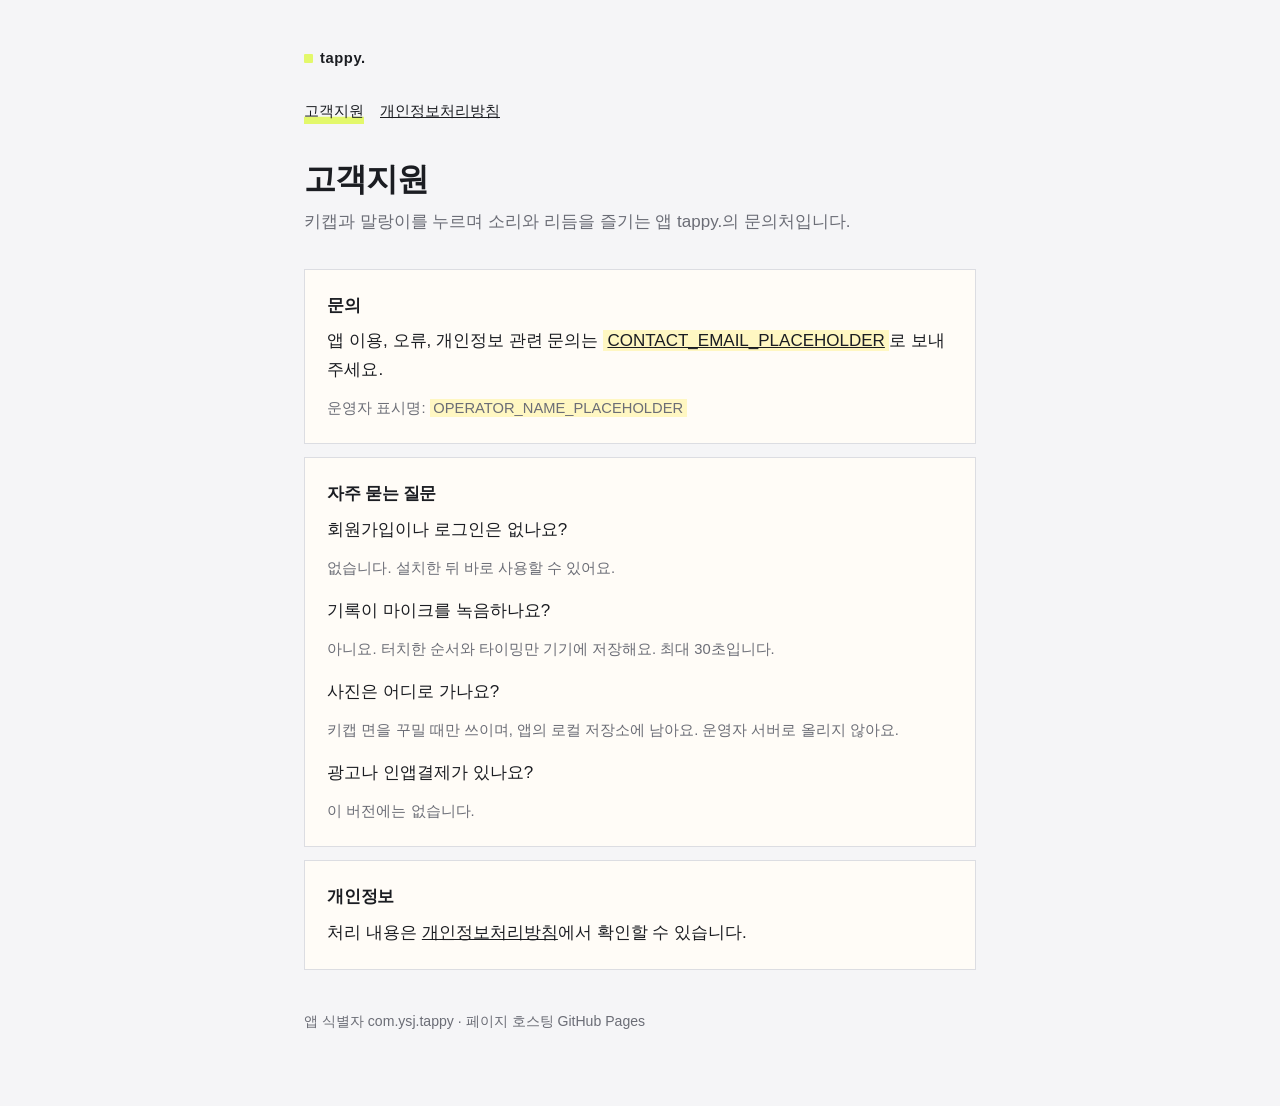
==== index.html @ 17236013 "Publish tappy support and privacy pages for store listings. Co-authored-by: Cursor <cursoragent@curs" ====
<!DOCTYPE html>
<html lang="ko">
  <head>
    <meta charset="utf-8" />
    <meta name="viewport" content="width=device-width, initial-scale=1" />
    <title>tappy. 고객지원</title>
    <meta
      name="description"
      content="tappy. 앱 고객지원과 문의 안내입니다."
    />
    <link rel="stylesheet" href="./styles.css" />
  </head>
  <body>
    <div class="wrap">
      <a class="brand" href="./">
        <i></i>
        <b>tappy.</b>
      </a>
      <nav>
        <a href="./" aria-current="page">고객지원</a>
        <a href="./privacy/">개인정보처리방침</a>
      </nav>

      <h1>고객지원</h1>
      <p class="lede">
        키캡과 말랑이를 누르며 소리와 리듬을 즐기는 앱 tappy.의 문의처입니다.
      </p>

      <section class="card">
        <h2>문의</h2>
        <p>
          앱 이용, 오류, 개인정보 관련 문의는
          <a class="todo" href="mailto:CONTACT_EMAIL_PLACEHOLDER"
            >CONTACT_EMAIL_PLACEHOLDER</a
          >로 보내 주세요.
        </p>
        <p class="note">
          운영자 표시명:
          <span class="todo">OPERATOR_NAME_PLACEHOLDER</span>
        </p>
      </section>

      <section class="card">
        <h2>자주 묻는 질문</h2>
        <p>회원가입이나 로그인은 없나요?</p>
        <p class="note">없습니다. 설치한 뒤 바로 사용할 수 있어요.</p>
        <p style="margin-top: 1rem">기록이 마이크를 녹음하나요?</p>
        <p class="note">
          아니요. 터치한 순서와 타이밍만 기기에 저장해요. 최대 30초입니다.
        </p>
        <p style="margin-top: 1rem">사진은 어디로 가나요?</p>
        <p class="note">
          키캡 면을 꾸밀 때만 쓰이며, 앱의 로컬 저장소에 남아요. 운영자 서버로
          올리지 않아요.
        </p>
        <p style="margin-top: 1rem">광고나 인앱결제가 있나요?</p>
        <p class="note">이 버전에는 없습니다.</p>
      </section>

      <section class="card">
        <h2>개인정보</h2>
        <p>
          처리 내용은
          <a href="./privacy/">개인정보처리방침</a>에서 확인할 수 있습니다.
        </p>
      </section>

      <footer>앱 식별자 com.ysj.tappy · 페이지 호스팅 GitHub Pages</footer>
    </div>
  </body>
</html>
---- styles.css ----
:root {
  --ink: #1b1d22;
  --muted: #6b6d76;
  --canvas: #f5f5f7;
  --paper: #fffcf7;
  --line: #dcdde2;
  --acid: #e3f86b;
}

* {
  box-sizing: border-box;
}

html {
  color-scheme: light;
}

body {
  margin: 0;
  min-height: 100vh;
  background: var(--canvas);
  color: var(--ink);
  font-family: "Apple SD Gothic Neo", "Noto Sans KR", "Segoe UI", sans-serif;
  font-size: 17px;
  line-height: 1.7;
}

a {
  color: inherit;
}

a:hover {
  text-decoration-thickness: 2px;
}

.wrap {
  width: min(42rem, calc(100% - 2.5rem));
  margin: 0 auto;
  padding: 2.75rem 0 4.5rem;
}

.brand {
  display: inline-flex;
  align-items: baseline;
  gap: 0.45rem;
  margin: 0 0 1.75rem;
  font-size: 0.92rem;
  letter-spacing: 0.04em;
  text-decoration: none;
}

.brand b {
  font-weight: 700;
}

.brand i {
  display: inline-block;
  width: 0.55rem;
  height: 0.55rem;
  background: var(--acid);
  border-radius: 1px;
}

nav {
  display: flex;
  gap: 1rem;
  margin: 0 0 2.25rem;
  font-size: 0.92rem;
}

nav a[aria-current="page"] {
  text-decoration: none;
  box-shadow: inset 0 -0.45rem 0 var(--acid);
}

h1 {
  margin: 0 0 0.6rem;
  font-size: 2rem;
  letter-spacing: -0.03em;
  line-height: 1.2;
}

.lede,
.meta {
  color: var(--muted);
}

.lede {
  margin: 0 0 2rem;
}

.meta {
  margin: 0 0 2.25rem;
  font-size: 0.92rem;
}

article,
.card {
  background: var(--paper);
  border: 1px solid var(--line);
  padding: 1.35rem 1.4rem;
}

article + article,
.card + .card {
  margin-top: 0.85rem;
}

h2 {
  margin: 0 0 0.45rem;
  font-size: 1.05rem;
  letter-spacing: -0.02em;
}

p,
ul {
  margin: 0;
}

ul {
  padding-left: 1.15rem;
}

li + li {
  margin-top: 0.35rem;
}

.note {
  margin-top: 0.7rem;
  color: var(--muted);
  font-size: 0.92rem;
}

.todo {
  background: #fff7c2;
  padding: 0.05em 0.25em;
}

footer {
  margin-top: 2.5rem;
  color: var(--muted);
  font-size: 0.88rem;
}
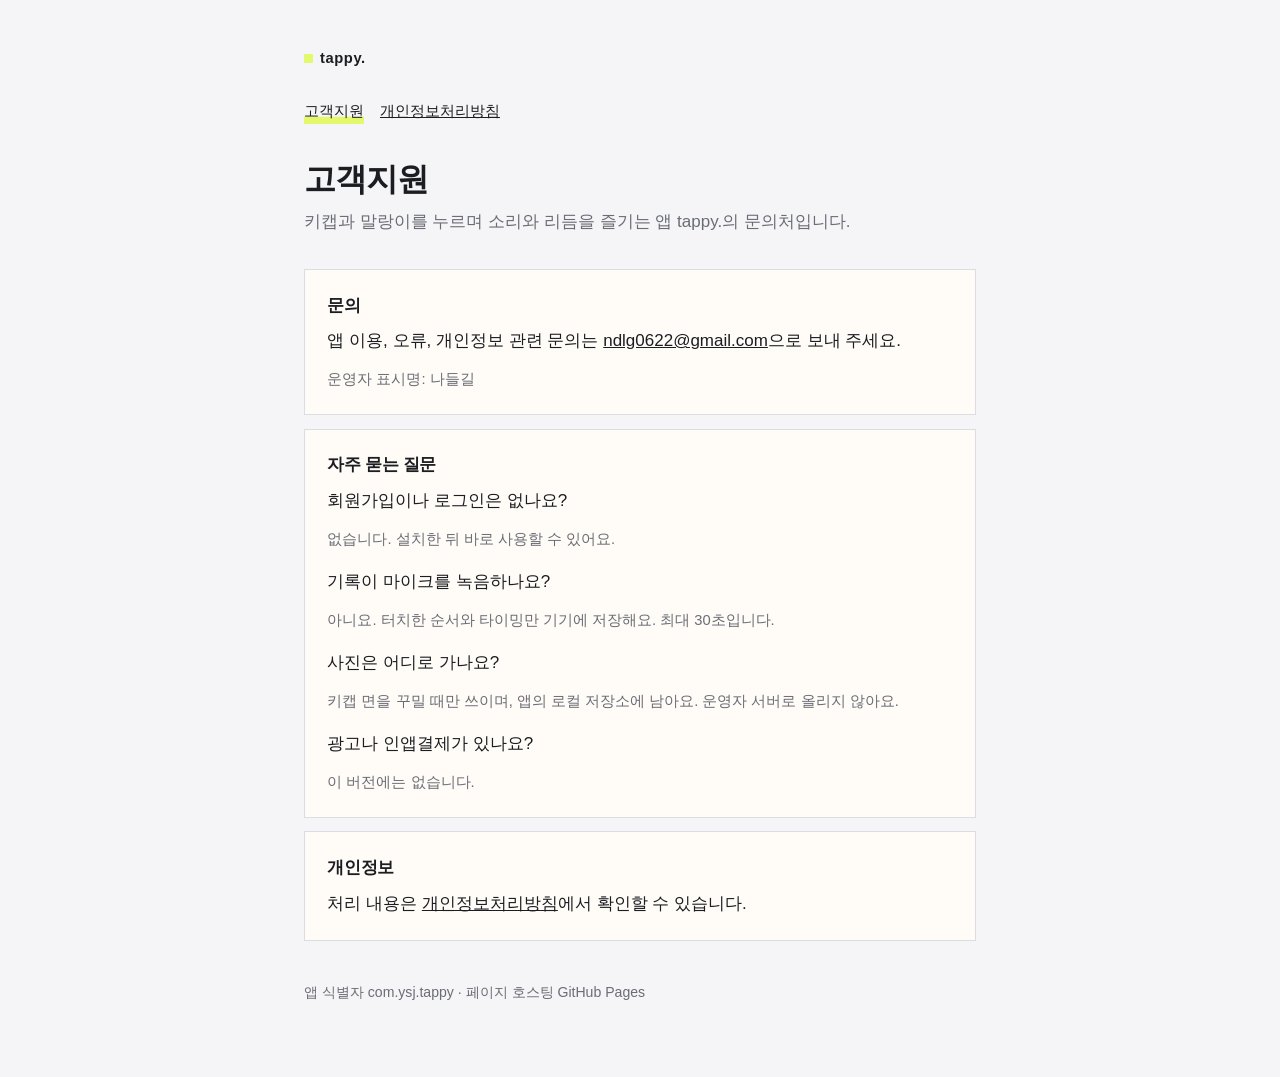
==== commit da69ae93: "Add Nadlgil operator name and support email to public pages. Co-authored-by: Cursor <cursoragent@cur" ====
--- a/index.html
+++ b/index.html
@@ -30,13 +30,11 @@
         <h2>문의</h2>
         <p>
           앱 이용, 오류, 개인정보 관련 문의는
-          <a class="todo" href="mailto:CONTACT_EMAIL_PLACEHOLDER"
-            >CONTACT_EMAIL_PLACEHOLDER</a
-          >로 보내 주세요.
+          <a href="mailto:ndlg0622@gmail.com">ndlg0622@gmail.com</a>으로 보내
+          주세요.
         </p>
         <p class="note">
-          운영자 표시명:
-          <span class="todo">OPERATOR_NAME_PLACEHOLDER</span>
+          운영자 표시명: 나들길
         </p>
       </section>
 
--- a/styles.css
+++ b/styles.css
@@ -131,11 +131,6 @@
   font-size: 0.92rem;
 }
 
-.todo {
-  background: #fff7c2;
-  padding: 0.05em 0.25em;
-}
-
 footer {
   margin-top: 2.5rem;
   color: var(--muted);
